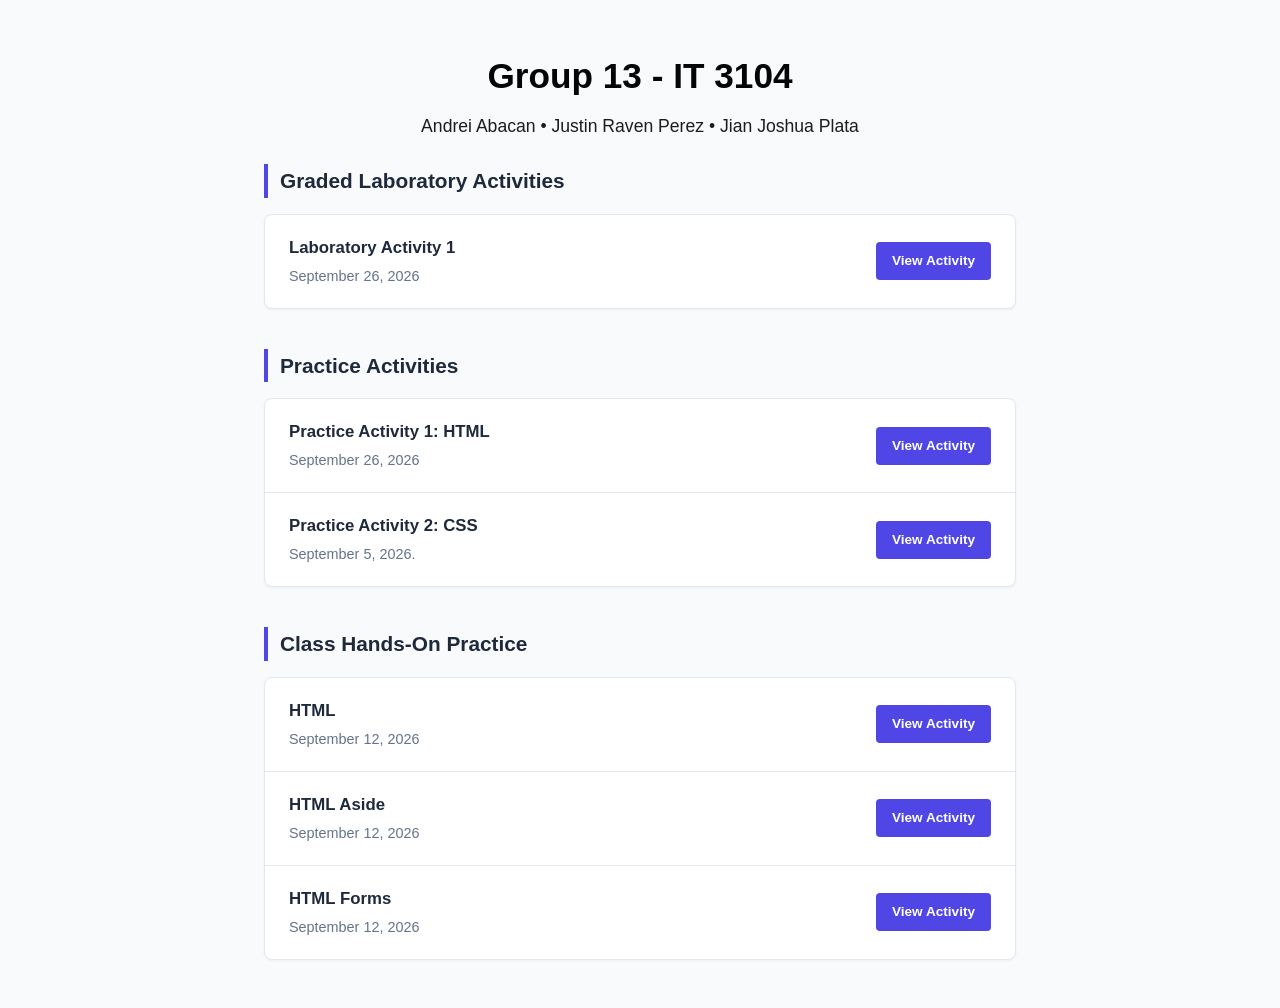
==== index.html @ 9a2d4942 "Initial commit" ====
<!DOCTYPE html>
<html lang="en">
<head>
    <meta charset="UTF-8">
    <meta name="viewport" content="width=device-width, initial-scale=1.0">
    <title>Class Activity Repository</title>
    <link rel="stylesheet" href="style.css">
</head>
<body>

    <!-- Banner Header -->
    <header>
        <h1>Group 13 - IT 3104</h1>
        <p>Andrei Abacan • Justin Raven Perez • Jian Joshua Plata</p>
    </header>

    <!-- Main Content Area -->
    <main>
        
        <!-- Section: Current Module -->
        <h2 class="section-title">Graded Laboratory Activities</h2>
        <ul class="activity-list">
            <li>
                <span class="activity-info">
                    <strong>Laboratory Activity 1</strong>
                    <p>September 26, 2026</p>
                </span>
                <a href="Laboratory Activities/Lab_1.html" class="btn">View Activity</a>
            </li>
        </ul>
        
        <!-- Section: Current Module -->
        <h2 class="section-title">Practice Activities</h2>
        <ul class="activity-list">
            <li>
                <span class="activity-info">
                    <strong>Practice Activity 1: HTML</strong>
                    <p>September 26, 2026</p>
                </span>
                <a href="practice activities/student_profile_portal.html" class="btn">View Activity</a>
            </li>
            <li>
                <span class="activity-info">
                    <strong>Practice Activity 2: CSS</strong>
                    <p>September 5, 2026.</p>
                </span>
                <a href="#" class="btn">View Activity</a>
            </li>
        </ul>

        <!-- Section: Current Module -->
        <h2 class="section-title">Class Hands-On Practice</h2>
        <ul class="activity-list">
            <li>
                <span class="activity-info">
                    <strong>HTML</strong>
                    <p>September 12, 2026</p>
                </span>
                <a href="Hands-On Practice/practice 1 html.html" class="btn">View Activity</a>
            </li>
            <li>
                <span class="activity-info">
                    <strong>HTML Aside</strong>
                    <p>September 12, 2026</p>
                </span>
                <a href="Hands-On Practice/practice 1 html aside.html" class="btn">View Activity</a>
            </li>
            <li>
                <span class="activity-info">
                    <strong>HTML Forms</strong>
                    <p>September 12, 2026</p>
                </span>
                <a href="Hands-On Practice/practice 1 html forms.html" class="btn">View Activity</a>
            </li>
        </ul>

    </main>

</body>
</html>
---- style.css ----
:root {
    --primary: #4f46e5;
    --primary-dark: #4338ca;
    --bg-color: #f8fafc;
    --card-bg: #ffffff;
    --text-main: #1e293b;
    --text-muted: #64748b;
    --border-color: #e2e8f0;
}

* {
    margin: 0;
    padding: 0;
    box-sizing: border-box;
    font-family: 'Segoe UI', Tahoma, Geneva, Verdana, sans-serif;
}

body {
    background-color: var(--bg-color);
    color: var(--text-main);
    line-height: 1.6;
}

/* Banner Header */
header {
    color: rgb(5, 5, 5);
    padding: 3rem 2rem;
    text-align: center;
}

header h1 {
    font-size: 2.2rem;
    margin-bottom: 0.5rem;
}

header p {
    font-size: 1.1rem;
    opacity: 0.9;
    max-width: 600px;
    margin: 0 auto;
}

/* Main Container */
main {
    max-width: 800px;
    margin: -1.5rem auto 3rem auto;
    padding: 0 1.5rem;
}

/* Section Styling */
.section-title {
    font-size: 1.3rem;
    margin-bottom: 1rem;
    color: var(--text-main);
    border-left: 4px solid var(--primary);
    padding-left: 0.75rem;
}

/* Simple List Styling */
.activity-list {
    list-style: none;
    background: var(--card-bg);
    border: 1px solid var(--border-color);
    border-radius: 8px;
    box-shadow: 0 1px 3px 0 rgba(0, 0, 0, 0.05);
    margin-bottom: 2.5rem;
    overflow: hidden;
}

.activity-list li {
    display: flex;
    justify-content: space-between;
    align-items: center;
    padding: 1.25rem 1.5rem;
    border-bottom: 1px solid var(--border-color);
    gap: 1rem;
}

.activity-list li:last-child {
    border-bottom: none;
}

.activity-info strong {
    display: block;
    font-size: 1.05rem;
    color: var(--text-main);
    margin-bottom: 0.2rem;
}

.activity-info p {
    color: var(--text-muted);
    font-size: 0.9rem;
}

/* Buttons */
.btn {
    display: inline-block;
    background-color: var(--primary);
    color: white;
    padding: 0.5rem 1rem;
    border-radius: 4px;
    text-decoration: none;
    font-size: 0.85rem;
    font-weight: 600;
    white-space: nowrap;
    transition: background-color 0.2s;
}

.btn:hover {
    background-color: var(--primary-dark);
}

.btn.secondary {
    background-color: #e2e8f0;
    color: var(--text-main);
}

.btn.secondary:hover {
    background-color: #cbd5e1;
}

/* Footer */
footer {
    text-align: center;
    padding: 2rem;
    color: var(--text-muted);
    font-size: 0.85rem;
    border-top: 1px solid var(--border-color);
    background: white;
}
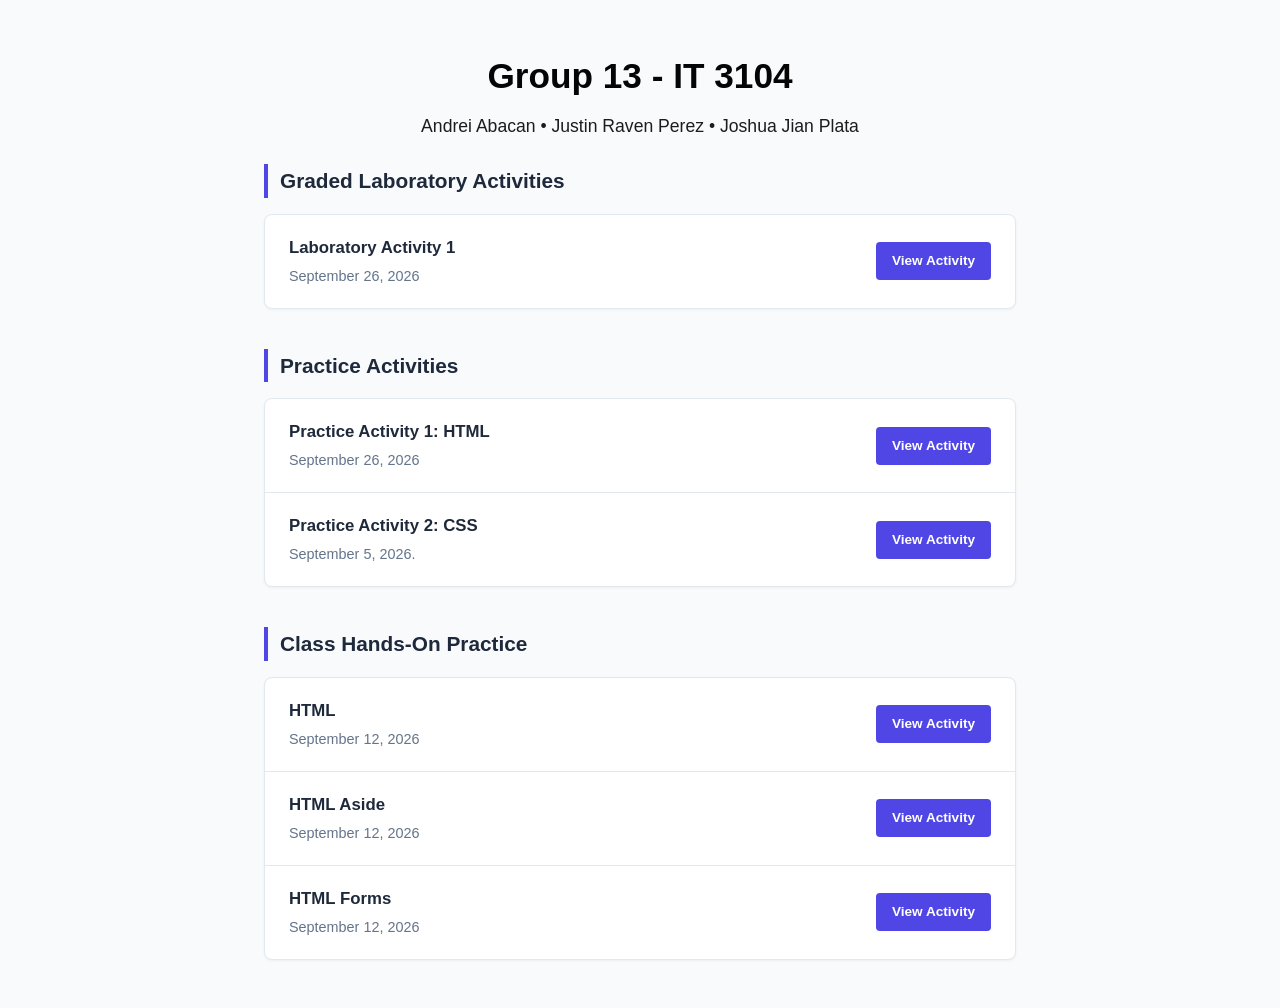
==== commit a9b24c07: "Initial commit" ====
--- a/index.html
+++ b/index.html
@@ -11,7 +11,7 @@
     <!-- Banner Header -->
     <header>
         <h1>Group 13 - IT 3104</h1>
-        <p>Andrei Abacan • Justin Raven Perez • Jian Joshua Plata</p>
+        <p>Andrei Abacan • Justin Raven Perez • Joshua Jian Plata</p>
     </header>
 
     <!-- Main Content Area -->
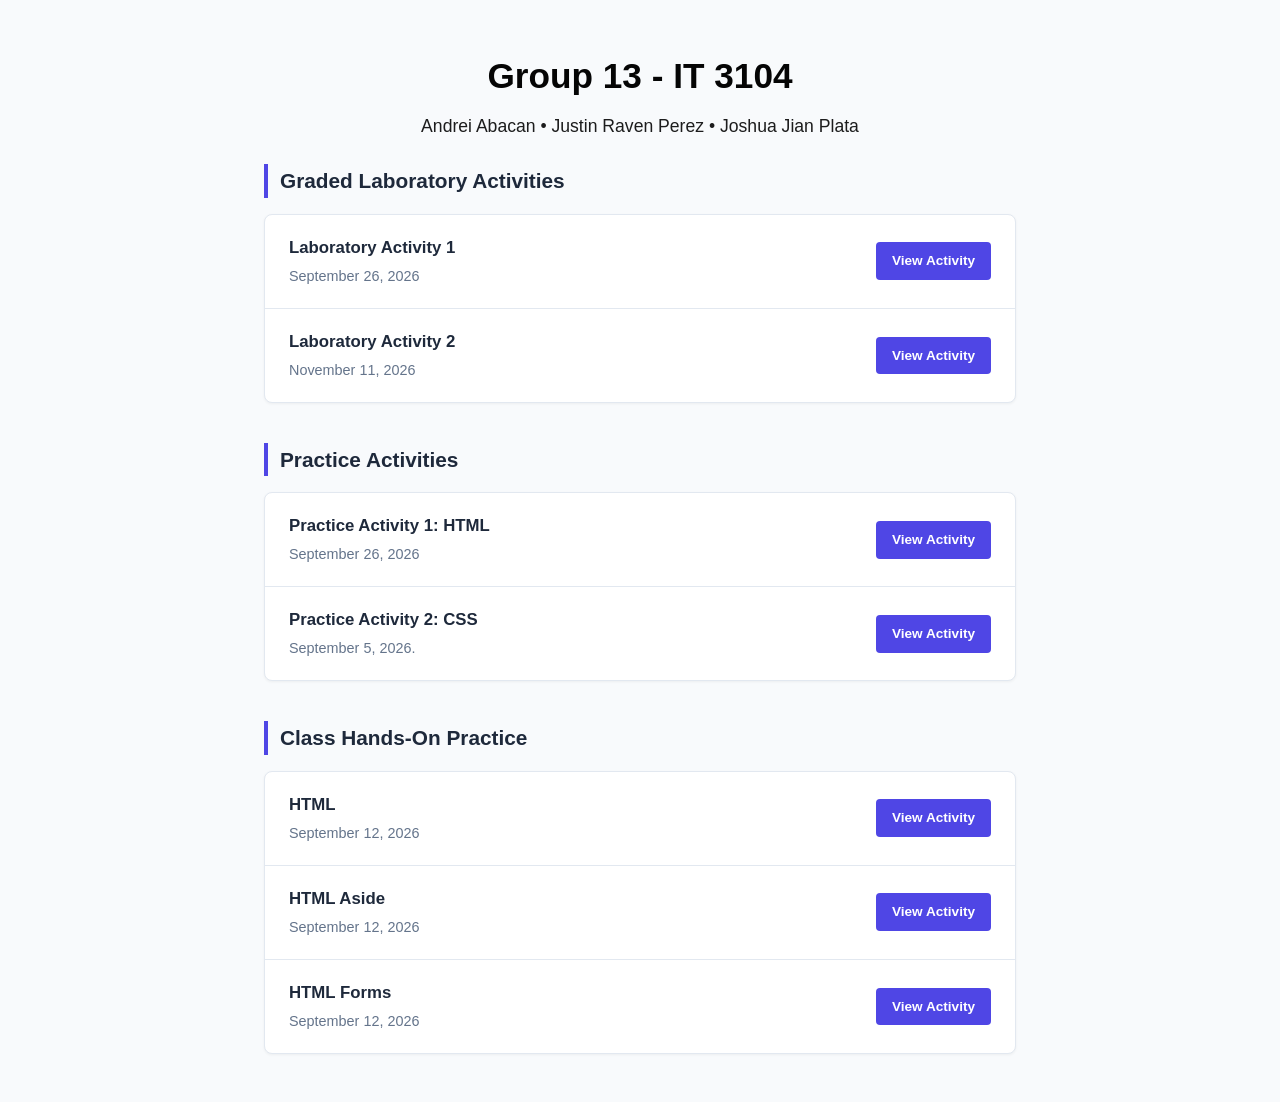
==== commit 3b51cdbd: "Updated" ====
--- a/index.html
+++ b/index.html
@@ -8,13 +8,13 @@
 </head>
 <body>
 
-    <!-- Banner Header -->
+    <!-- banner header -->
     <header>
         <h1>Group 13 - IT 3104</h1>
         <p>Andrei Abacan • Justin Raven Perez • Joshua Jian Plata</p>
     </header>
 
-    <!-- Main Content Area -->
+    <!-- main content area -->
     <main>
         
         <!-- Section: Current Module -->
@@ -26,6 +26,13 @@
                     <p>September 26, 2026</p>
                 </span>
                 <a href="Laboratory Activities/Lab_1.html" class="btn">View Activity</a>
+            </li>
+            <li>
+                <span class="activity-info">
+                    <strong>Laboratory Activity 2</strong>
+                    <p>November 11, 2026</p>
+                </span>
+                <a href="Laboratory Activities/lab2.html" class="btn">View Activity</a>
             </li>
         </ul>
         
